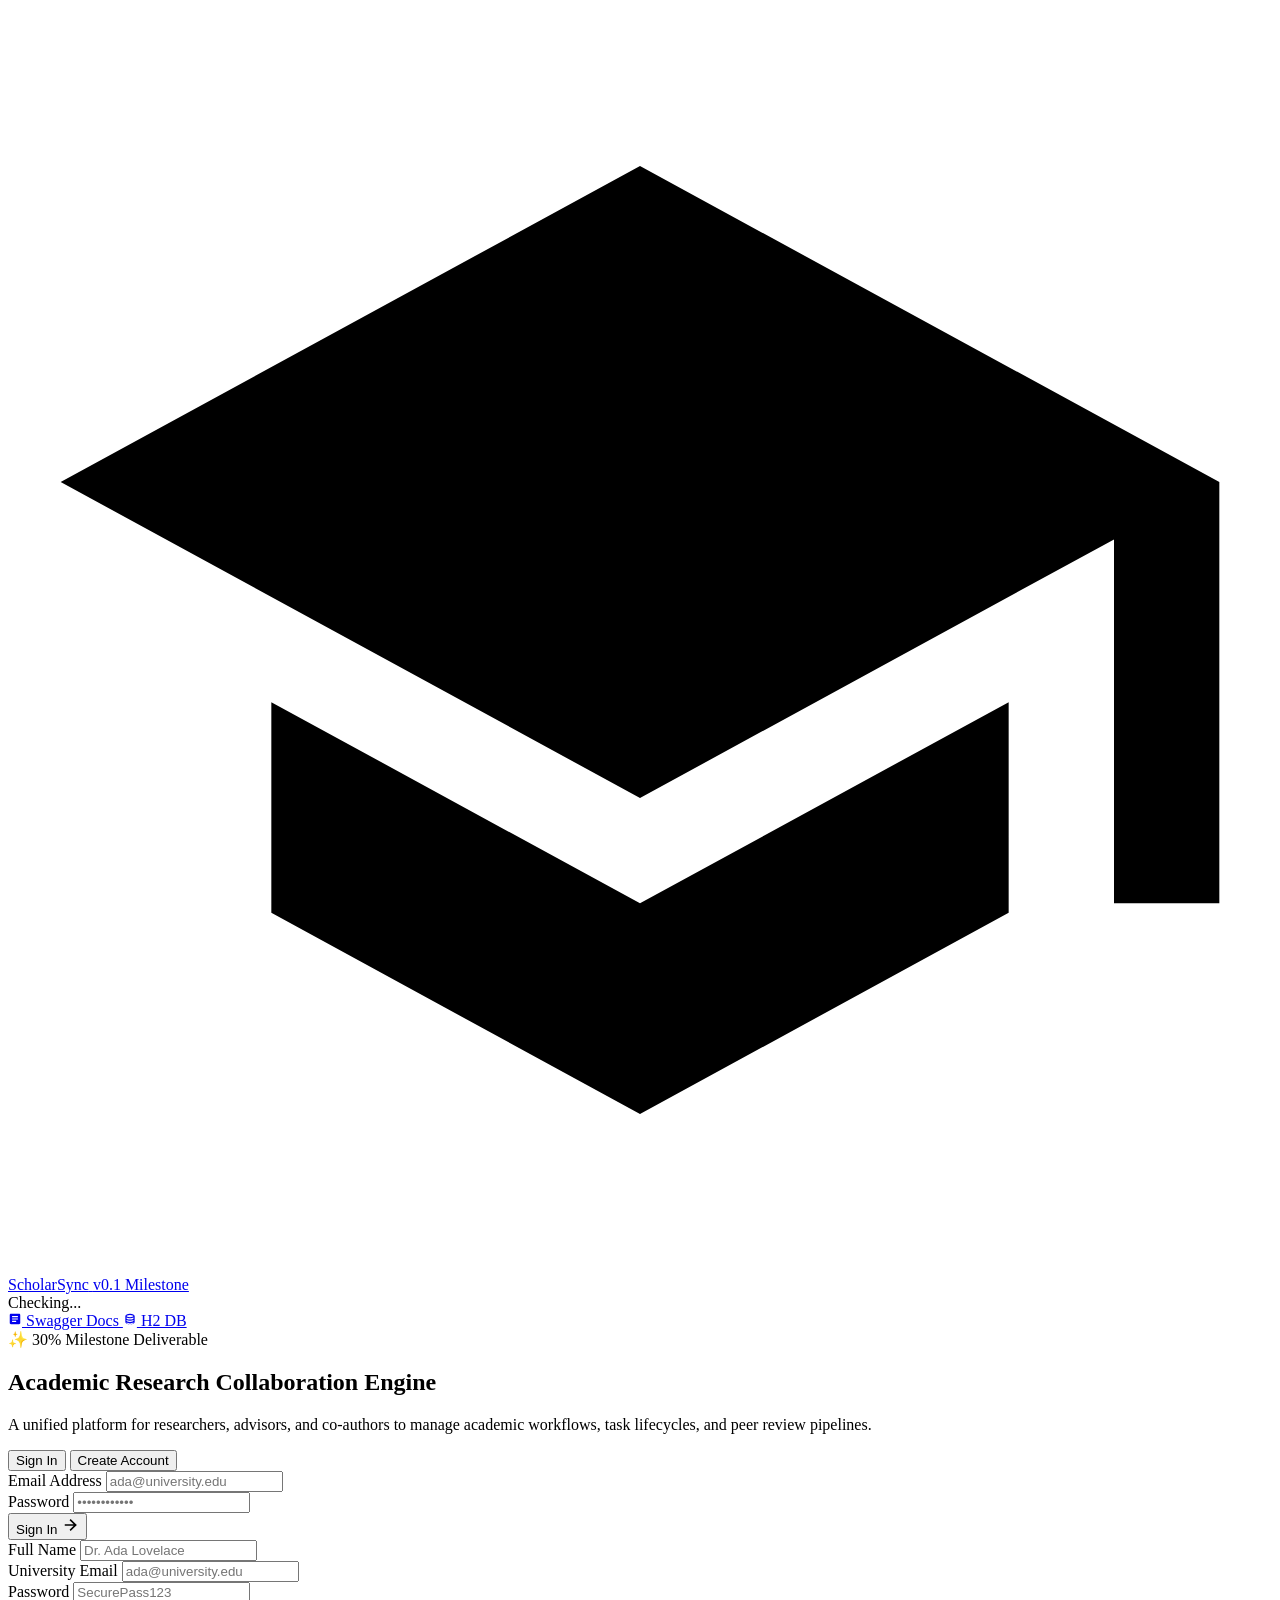
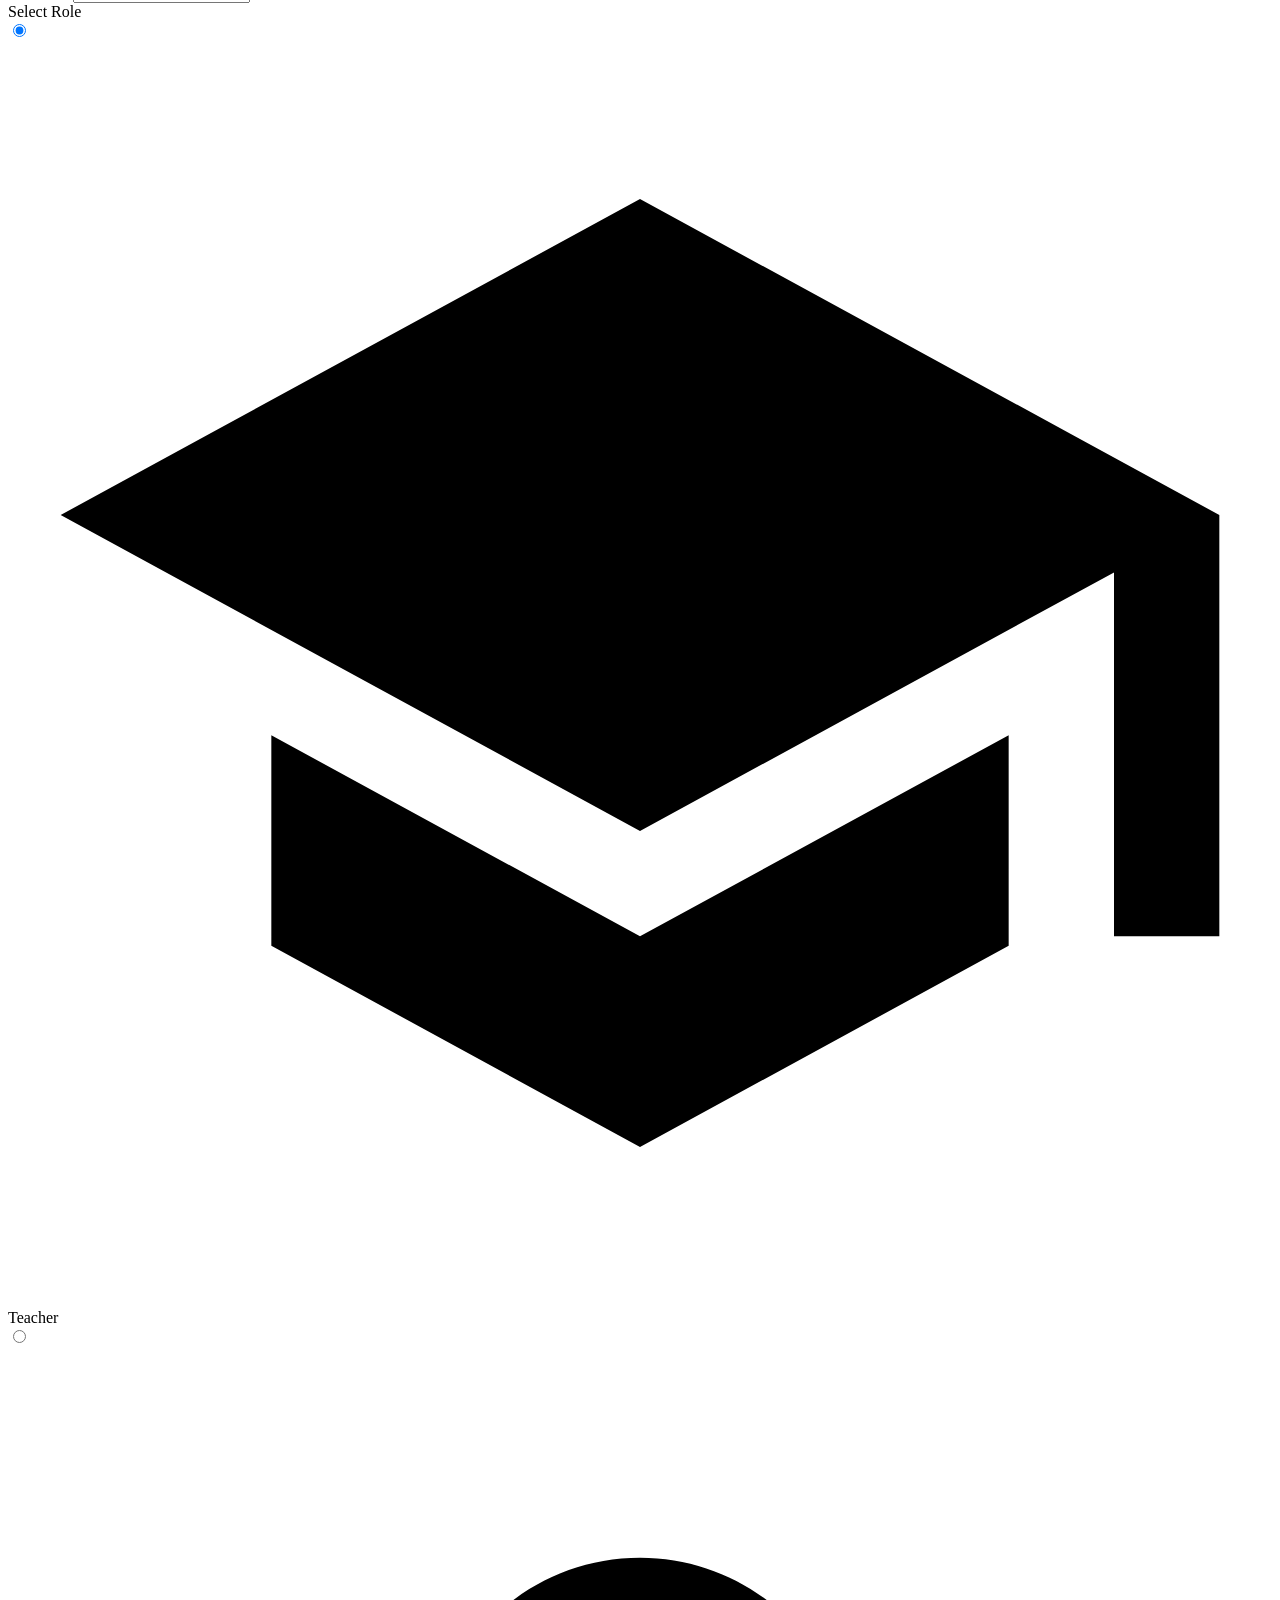
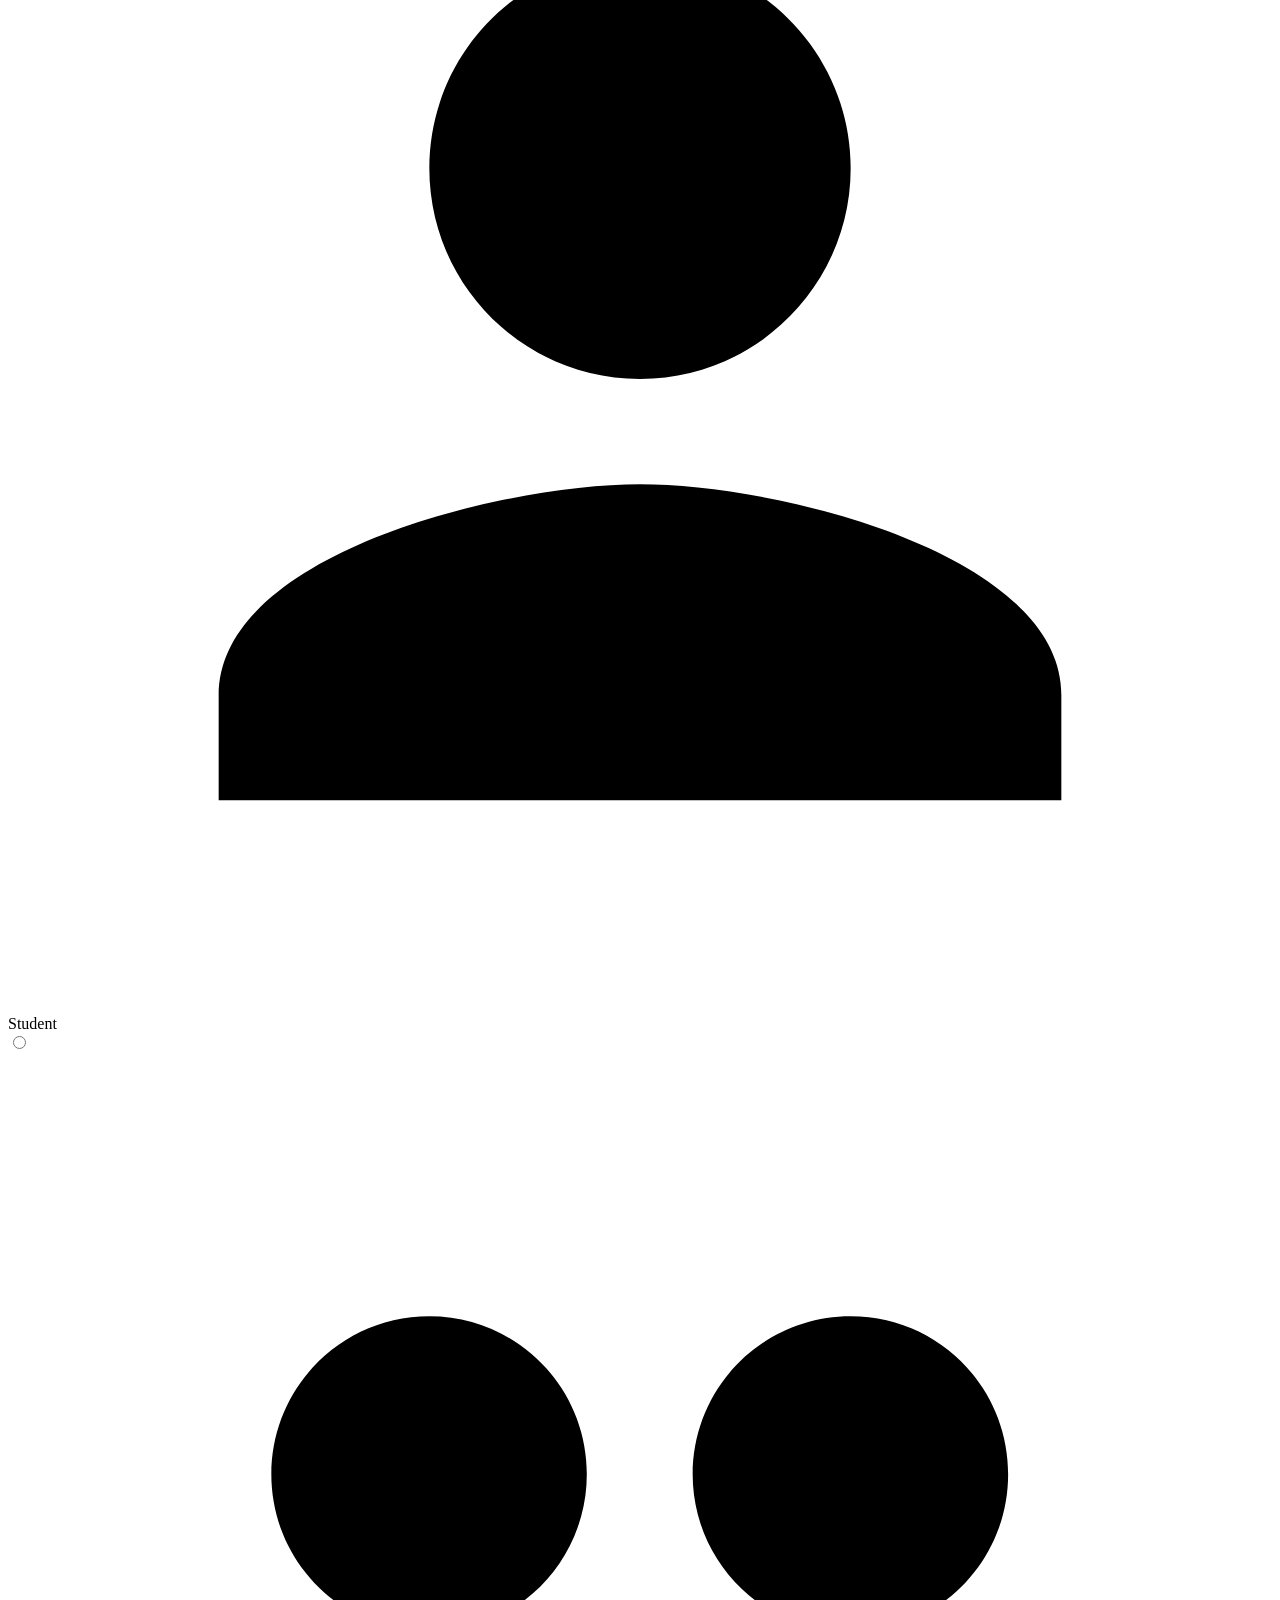
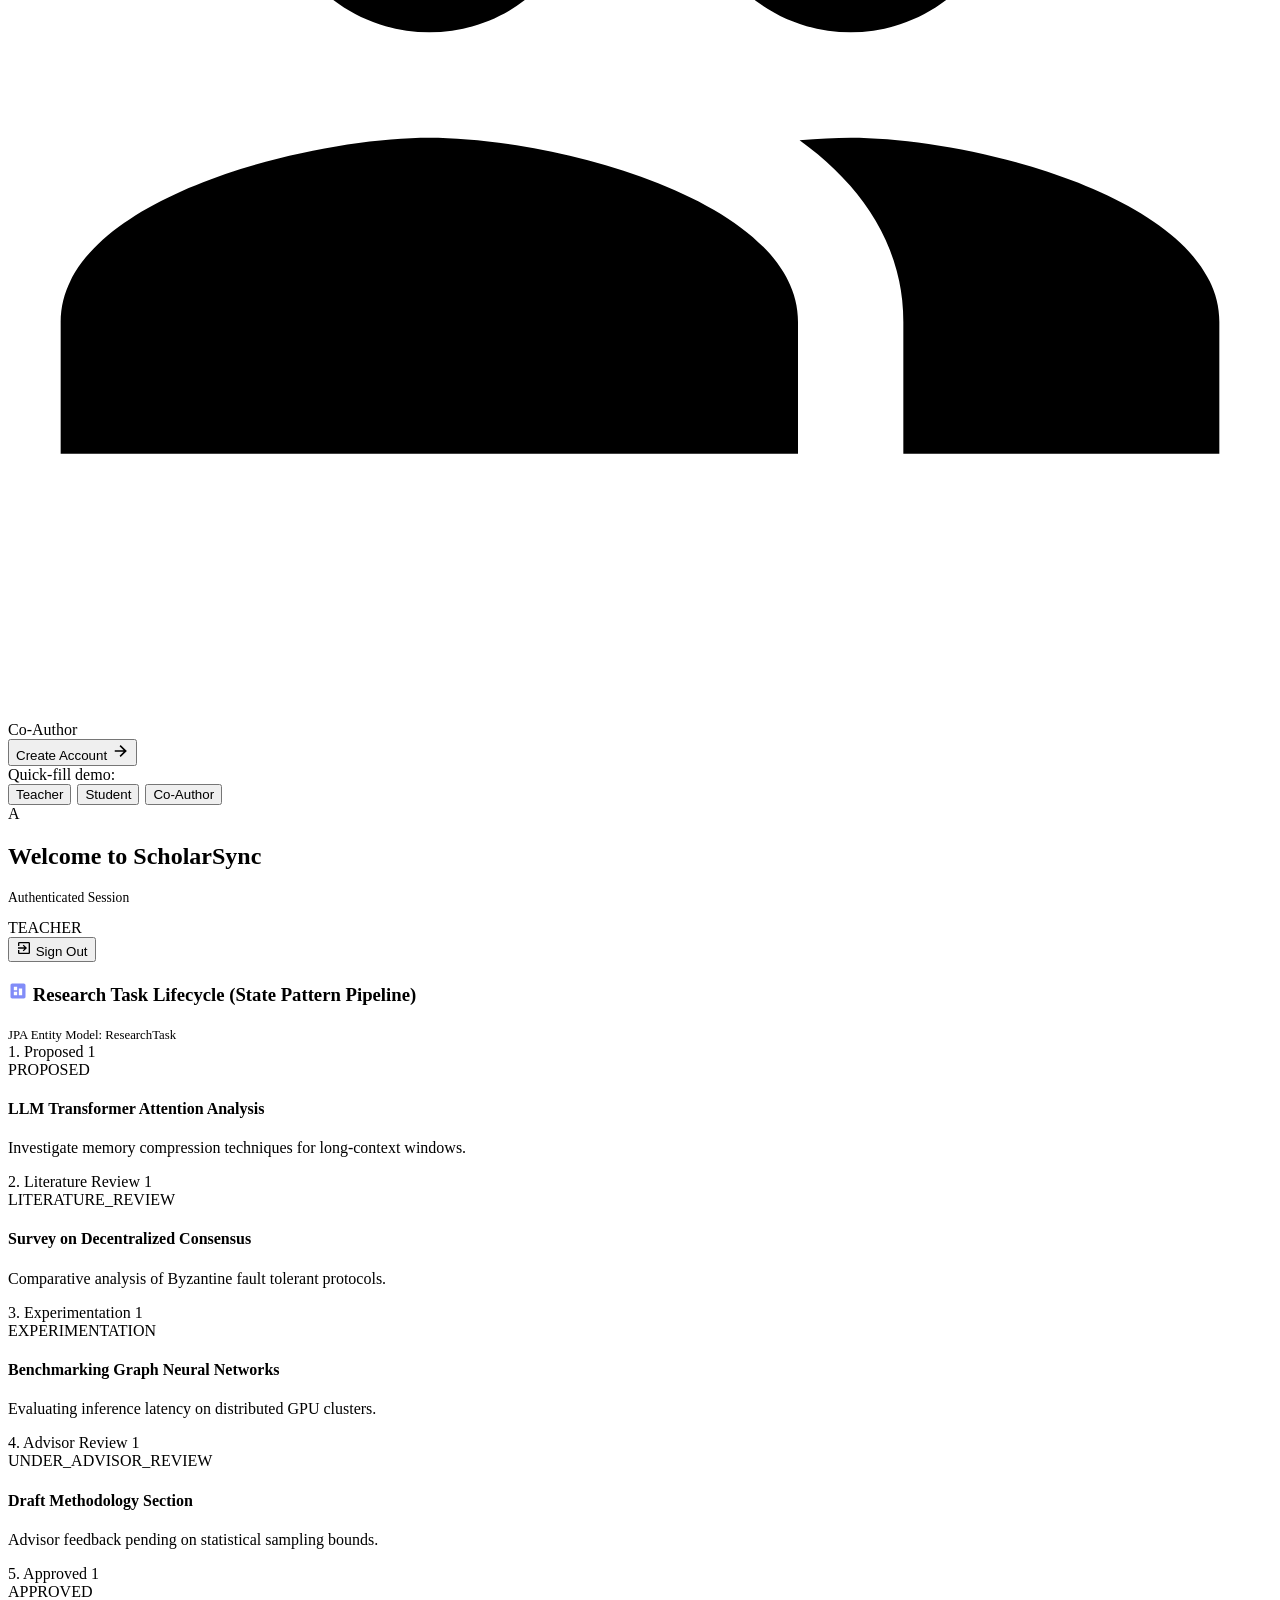
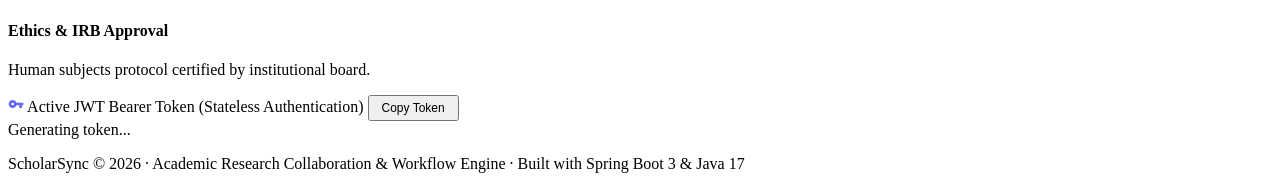
==== src/main/resources/static/index.html @ 95eda8be "changes made and ui added" ====
<!DOCTYPE html>
<html lang="en">
<head>
  <meta charset="UTF-8">
  <meta name="viewport" content="width=device-width, initial-scale=1.0">
  <title>ScholarSync — Academic Research Collaboration & Workflow Engine</title>
  <meta name="description" content="Real-Time Academic Research Collaboration & Workflow Engine. Milestone dashboard with JWT authentication and Kanban workflow preview.">
  <link rel="stylesheet" href="/css/styles.css">
  <link rel="icon" href="data:image/svg+xml,<svg xmlns='http://www.w3.org/2000/svg' viewBox='0 0 24 24' fill='%236366f1'><path d='M12 3L1 9l11 6 9-4.91V17h2V9M5 13.18v4L12 21l7-3.82v-4L12 17l-7-3.82z'/></svg>">
</head>
<body>
  <div class="bg-grid"></div>

  <!-- Header / Navigation -->
  <header>
    <div class="container nav-bar">
      <a href="/" class="brand" id="brand-link">
        <div class="brand-icon">
          <svg viewBox="0 0 24 24">
            <path d="M12 3L1 9l11 6 9-4.91V17h2V9M5 13.18v4L12 21l7-3.82v-4L12 17l-7-3.82z"/>
          </svg>
        </div>
        <div>
          <span class="brand-name">ScholarSync</span>
          <span class="brand-tag">v0.1 Milestone</span>
        </div>
      </a>

      <div class="nav-links">
        <div id="server-health-badge" class="status-badge">
          <span class="status-dot"></span>
          <span id="server-health-text">Checking...</span>
        </div>

        <a href="/swagger-ui.html" target="_blank" class="nav-link-btn" id="nav-swagger-btn" title="Open Swagger API documentation">
          <svg width="14" height="14" viewBox="0 0 24 24" fill="currentColor">
            <path d="M19 3H5c-1.1 0-2 .9-2 2v14c0 1.1.9 2 2 2h14c1.1 0 2-.9 2-2V5c0-1.1-.9-2-2-2zm-5 14H7v-2h7v2zm3-4H7v-2h10v2zm0-4H7V7h10v2z"/>
          </svg>
          Swagger Docs
        </a>

        <a href="/h2-console" target="_blank" class="nav-link-btn" id="nav-h2-btn" title="Open in-memory H2 database console">
          <svg width="14" height="14" viewBox="0 0 24 24" fill="currentColor">
            <path d="M12 3C7.58 3 4 4.79 4 7v10c0 2.21 3.58 4 8 4s8-1.79 8-4V7c0-2.21-3.58-4-8-4zm0 2c3.87 0 6 1.5 6 2s-2.13 2-6 2-6-1.5-6-2 2.13-2 6-2zM6 9.4c1.47.85 3.65 1.35 6 1.35s4.53-.5 6-1.35V11c0 .5-2.13 2-6 2s-6-1.5-6-2V9.4zm0 4.4c1.47.85 3.65 1.35 6 1.35s4.53-.5 6-1.35V15c0 .5-2.13 2-6 2s-6-1.5-6-2v-1.2zm0 4.4c1.47.85 3.65 1.35 6 1.35s4.53-.5 6-1.35V19c0 .5-2.13 2-6 2s-6-1.5-6-2v-1.2z"/>
          </svg>
          H2 DB
        </a>
      </div>
    </div>
  </header>

  <!-- Main Body -->
  <main>
    <div class="container">
      
      <!-- Hero -->
      <section class="hero">
        <div class="hero-pill">
          <span>✨ 30% Milestone Deliverable</span>
        </div>
        <h1>Academic Research <span class="gradient-text">Collaboration Engine</span></h1>
        <p>A unified platform for researchers, advisors, and co-authors to manage academic workflows, task lifecycles, and peer review pipelines.</p>
      </section>

      <!-- AUTHENTICATION VIEW -->
      <section id="auth-section" class="auth-wrapper">
        <div class="glass-card">
          <!-- Tabs -->
          <div class="tab-header">
            <button class="tab-btn active" data-tab="login" id="tab-login-btn">Sign In</button>
            <button class="tab-btn" data-tab="register" id="tab-register-btn">Create Account</button>
          </div>

          <!-- Login Form -->
          <form id="login-form">
            <div class="form-group">
              <label for="login-email">Email Address</label>
              <input type="email" id="login-email" placeholder="ada@university.edu" required autocomplete="username">
            </div>
            <div class="form-group">
              <label for="login-password">Password</label>
              <input type="password" id="login-password" placeholder="••••••••••••" required autocomplete="current-password">
            </div>
            <button type="submit" class="btn-primary" id="login-submit-btn">
              <span>Sign In</span>
              <svg width="18" height="18" viewBox="0 0 24 24" fill="currentColor">
                <path d="M5 13h11.86l-5.43 5.43 1.42 1.42L21.14 12l-8.29-7.85-1.42 1.42L16.86 11H5v2z"/>
              </svg>
            </button>
          </form>

          <!-- Register Form -->
          <form id="register-form" class="hidden">
            <div class="form-group">
              <label for="reg-fullname">Full Name</label>
              <input type="text" id="reg-fullname" placeholder="Dr. Ada Lovelace" required autocomplete="name">
            </div>
            <div class="form-group">
              <label for="reg-email">University Email</label>
              <input type="email" id="reg-email" placeholder="ada@university.edu" required autocomplete="email">
            </div>
            <div class="form-group">
              <label for="reg-password">Password</label>
              <input type="password" id="reg-password" placeholder="SecurePass123" required autocomplete="new-password">
            </div>

            <div class="form-group">
              <label>Select Role</label>
              <div class="role-grid">
                <label class="role-option">
                  <input type="radio" name="reg-role" value="TEACHER" checked>
                  <div class="role-card">
                    <svg viewBox="0 0 24 24"><path d="M12 3L1 9l11 6 9-4.91V17h2V9M5 13.18v4L12 21l7-3.82v-4L12 17l-7-3.82z"/></svg>
                    <span class="role-title">Teacher</span>
                  </div>
                </label>

                <label class="role-option">
                  <input type="radio" name="reg-role" value="STUDENT">
                  <div class="role-card">
                    <svg viewBox="0 0 24 24"><path d="M12 12c2.21 0 4-1.79 4-4s-1.79-4-4-4-4 1.79-4 4 1.79 4 4 4zm0 2c-2.67 0-8 1.34-8 4v2h16v-2c0-2.66-5.33-4-8-4z"/></svg>
                    <span class="role-title">Student</span>
                  </div>
                </label>

                <label class="role-option">
                  <input type="radio" name="reg-role" value="CO_AUTHOR">
                  <div class="role-card">
                    <svg viewBox="0 0 24 24"><path d="M16 11c1.66 0 2.99-1.34 2.99-3S17.66 5 16 5c-1.66 0-3 1.34-3 3s1.34 3 3 3zm-8 0c1.66 0 2.99-1.34 2.99-3S9.66 5 8 5C6.34 5 5 6.34 5 8s1.34 3 3 3zm0 2c-2.33 0-7 1.17-7 3.5V19h14v-2.5c0-2.33-4.67-3.5-7-3.5zm8 0c-.29 0-.62.02-.97.05 1.16.84 1.97 1.97 1.97 3.45V19h6v-2.5c0-2.33-4.67-3.5-7-3.5z"/></svg>
                    <span class="role-title">Co-Author</span>
                  </div>
                </label>
              </div>
            </div>

            <button type="submit" class="btn-primary" id="register-submit-btn">
              <span>Create Account</span>
              <svg width="18" height="18" viewBox="0 0 24 24" fill="currentColor">
                <path d="M5 13h11.86l-5.43 5.43 1.42 1.42L21.14 12l-8.29-7.85-1.42 1.42L16.86 11H5v2z"/>
              </svg>
            </button>
          </form>

          <!-- Quick Test Accounts Helper -->
          <div class="demo-fill-box">
            <span>Quick-fill demo:</span>
            <div style="display: flex; gap: 6px;">
              <button type="button" class="btn-demo-chip" data-role="TEACHER">Teacher</button>
              <button type="button" class="btn-demo-chip" data-role="STUDENT">Student</button>
              <button type="button" class="btn-demo-chip" data-role="CO_AUTHOR">Co-Author</button>
            </div>
          </div>
        </div>
      </section>

      <!-- AUTHENTICATED DASHBOARD VIEW -->
      <section id="dashboard-section" class="dashboard-view hidden">
        
        <!-- User Welcome Banner -->
        <div class="glass-card user-banner">
          <div class="user-profile">
            <div class="user-avatar" id="user-avatar">A</div>
            <div class="user-meta">
              <h2 id="user-greeting">Welcome to ScholarSync</h2>
              <p id="user-subtext" style="color: var(--text-muted); font-size: 0.85rem;">Authenticated Session</p>
              <span id="user-role-badge" class="user-role-badge role-teacher">TEACHER</span>
            </div>
          </div>
          <div>
            <button id="logout-btn" class="btn-secondary">
              <svg width="16" height="16" viewBox="0 0 24 24" fill="currentColor">
                <path d="M10.09 15.59L11.5 17l5-5-5-5-1.41 1.41L12.67 11H3v2h9.67l-2.58 2.59zM19 3H5c-1.11 0-2 .9-2 2v4h2V5h14v14H5v-4H3v4c0 1.1.89 2 2 2h14c1.1 0 2-.9 2-2V5c0-1.1-.89-2-2-2z"/>
              </svg>
              Sign Out
            </button>
          </div>
        </div>

        <!-- Research Workflow Kanban Pipeline -->
        <div class="workflow-section">
          <div class="section-header">
            <h3 class="section-title">
              <svg width="20" height="20" viewBox="0 0 24 24" fill="#818CF8">
                <path d="M19 3H5c-1.1 0-2 .9-2 2v14c0 1.1.9 2 2 2h14c1.1 0 2-.9 2-2V5c0-1.1-.9-2-2-2zm-8 14H7v-4h4v4zm0-6H7V7h4v4zm6 6h-4v-8h4v8z"/>
              </svg>
              Research Task Lifecycle (State Pattern Pipeline)
            </h3>
            <span style="font-size: 0.8rem; color: var(--text-muted);">JPA Entity Model: ResearchTask</span>
          </div>

          <div class="pipeline-grid">
            <!-- Col 1: Proposed -->
            <div class="pipeline-col">
              <div class="col-header">
                <span class="col-name">1. Proposed</span>
                <span class="col-count">1</span>
              </div>
              <div class="task-card">
                <span class="task-tag tag-active">PROPOSED</span>
                <h4 class="task-title">LLM Transformer Attention Analysis</h4>
                <p class="task-desc">Investigate memory compression techniques for long-context windows.</p>
              </div>
            </div>

            <!-- Col 2: Lit Review -->
            <div class="pipeline-col">
              <div class="col-header">
                <span class="col-name">2. Literature Review</span>
                <span class="col-count">1</span>
              </div>
              <div class="task-card">
                <span class="task-tag tag-review">LITERATURE_REVIEW</span>
                <h4 class="task-title">Survey on Decentralized Consensus</h4>
                <p class="task-desc">Comparative analysis of Byzantine fault tolerant protocols.</p>
              </div>
            </div>

            <!-- Col 3: Experimentation -->
            <div class="pipeline-col">
              <div class="col-header">
                <span class="col-name">3. Experimentation</span>
                <span class="col-count">1</span>
              </div>
              <div class="task-card">
                <span class="task-tag tag-active">EXPERIMENTATION</span>
                <h4 class="task-title">Benchmarking Graph Neural Networks</h4>
                <p class="task-desc">Evaluating inference latency on distributed GPU clusters.</p>
              </div>
            </div>

            <!-- Col 4: Advisor Review -->
            <div class="pipeline-col">
              <div class="col-header">
                <span class="col-name">4. Advisor Review</span>
                <span class="col-count">1</span>
              </div>
              <div class="task-card">
                <span class="task-tag tag-review">UNDER_ADVISOR_REVIEW</span>
                <h4 class="task-title">Draft Methodology Section</h4>
                <p class="task-desc">Advisor feedback pending on statistical sampling bounds.</p>
              </div>
            </div>

            <!-- Col 5: Approved -->
            <div class="pipeline-col">
              <div class="col-header">
                <span class="col-name">5. Approved</span>
                <span class="col-count">1</span>
              </div>
              <div class="task-card">
                <span class="task-tag tag-done">APPROVED</span>
                <h4 class="task-title">Ethics & IRB Approval</h4>
                <p class="task-desc">Human subjects protocol certified by institutional board.</p>
              </div>
            </div>
          </div>
        </div>

        <!-- JWT Inspector Card -->
        <div class="token-box">
          <div class="token-header">
            <span class="token-title">
              <svg width="16" height="16" viewBox="0 0 24 24" fill="#6366F1">
                <path d="M12.65 10C11.83 7.67 9.61 6 7 6c-3.31 0-6 2.69-6 6s2.69 6 6 6c2.61 0 4.83-1.67 5.65-4H17v4h4v-4h2v-4H12.65zM7 14c-1.1 0-2-.9-2-2s.9-2 2-2 2 .9 2 2-.9 2-2 2z"/>
              </svg>
              Active JWT Bearer Token (Stateless Authentication)
            </span>
            <button id="copy-token-btn" class="btn-secondary" style="padding: 4px 12px; font-size: 0.75rem;">
              Copy Token
            </button>
          </div>
          <div id="token-display" class="token-display">Generating token...</div>
        </div>

      </section>

    </div>
  </main>

  <!-- Footer -->
  <footer>
    <div class="container">
      <p>ScholarSync &copy; 2026 · Academic Research Collaboration & Workflow Engine · Built with Spring Boot 3 & Java 17</p>
    </div>
  </footer>

  <!-- Toast Notification Container -->
  <div id="toast-container"></div>

  <script src="/js/app.js"></script>
</body>
</html>
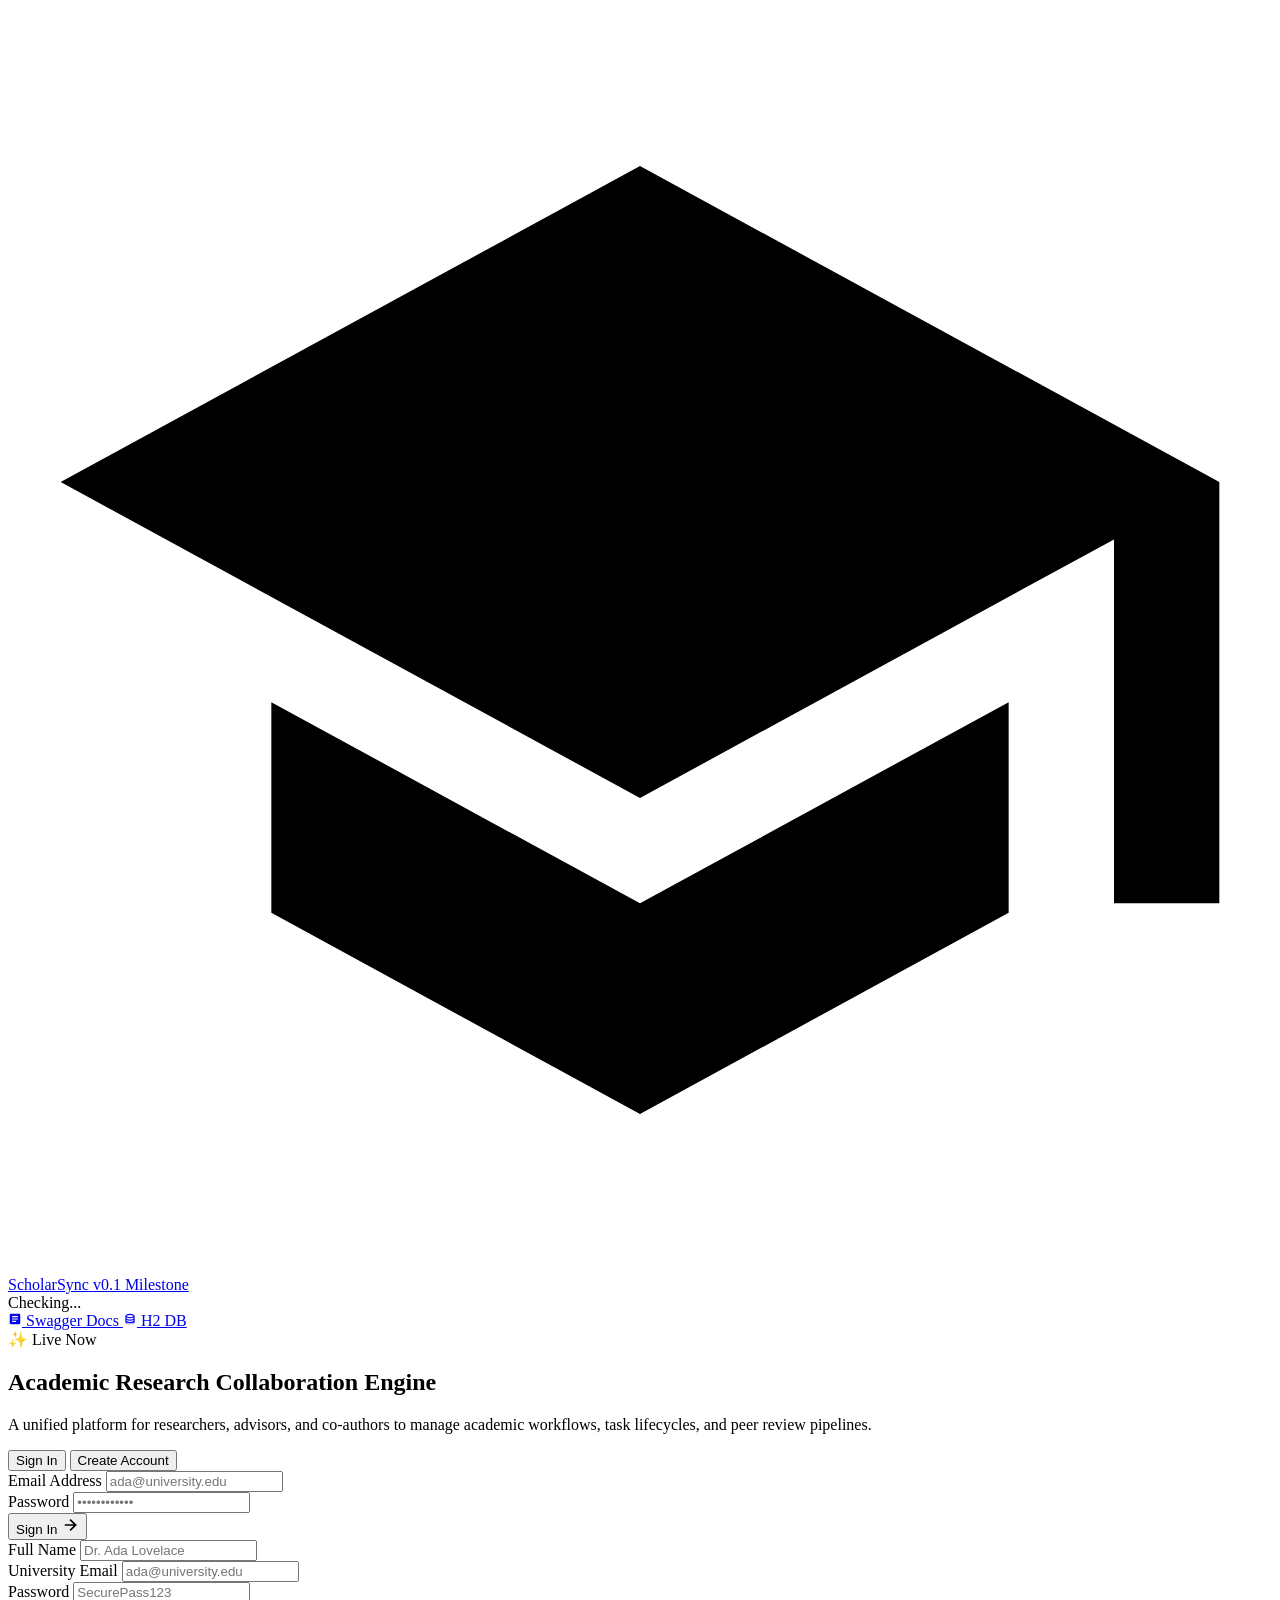
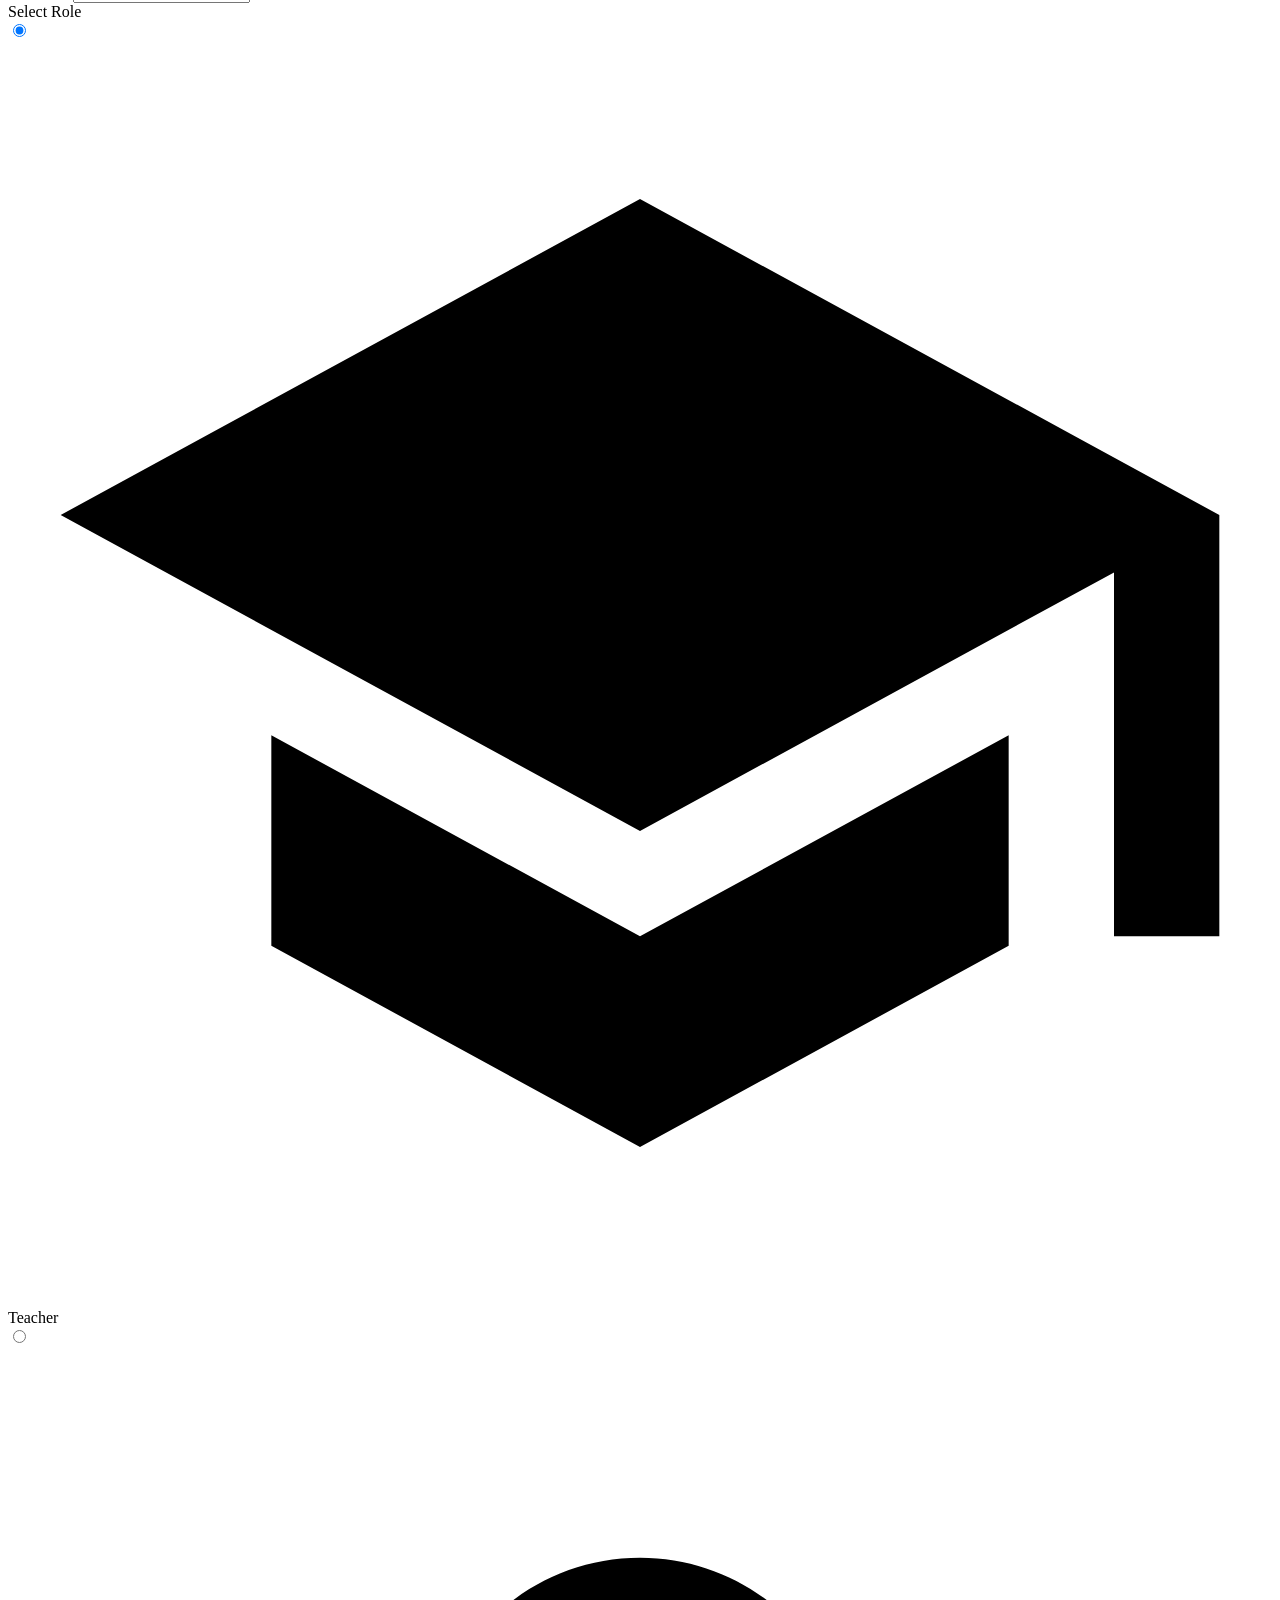
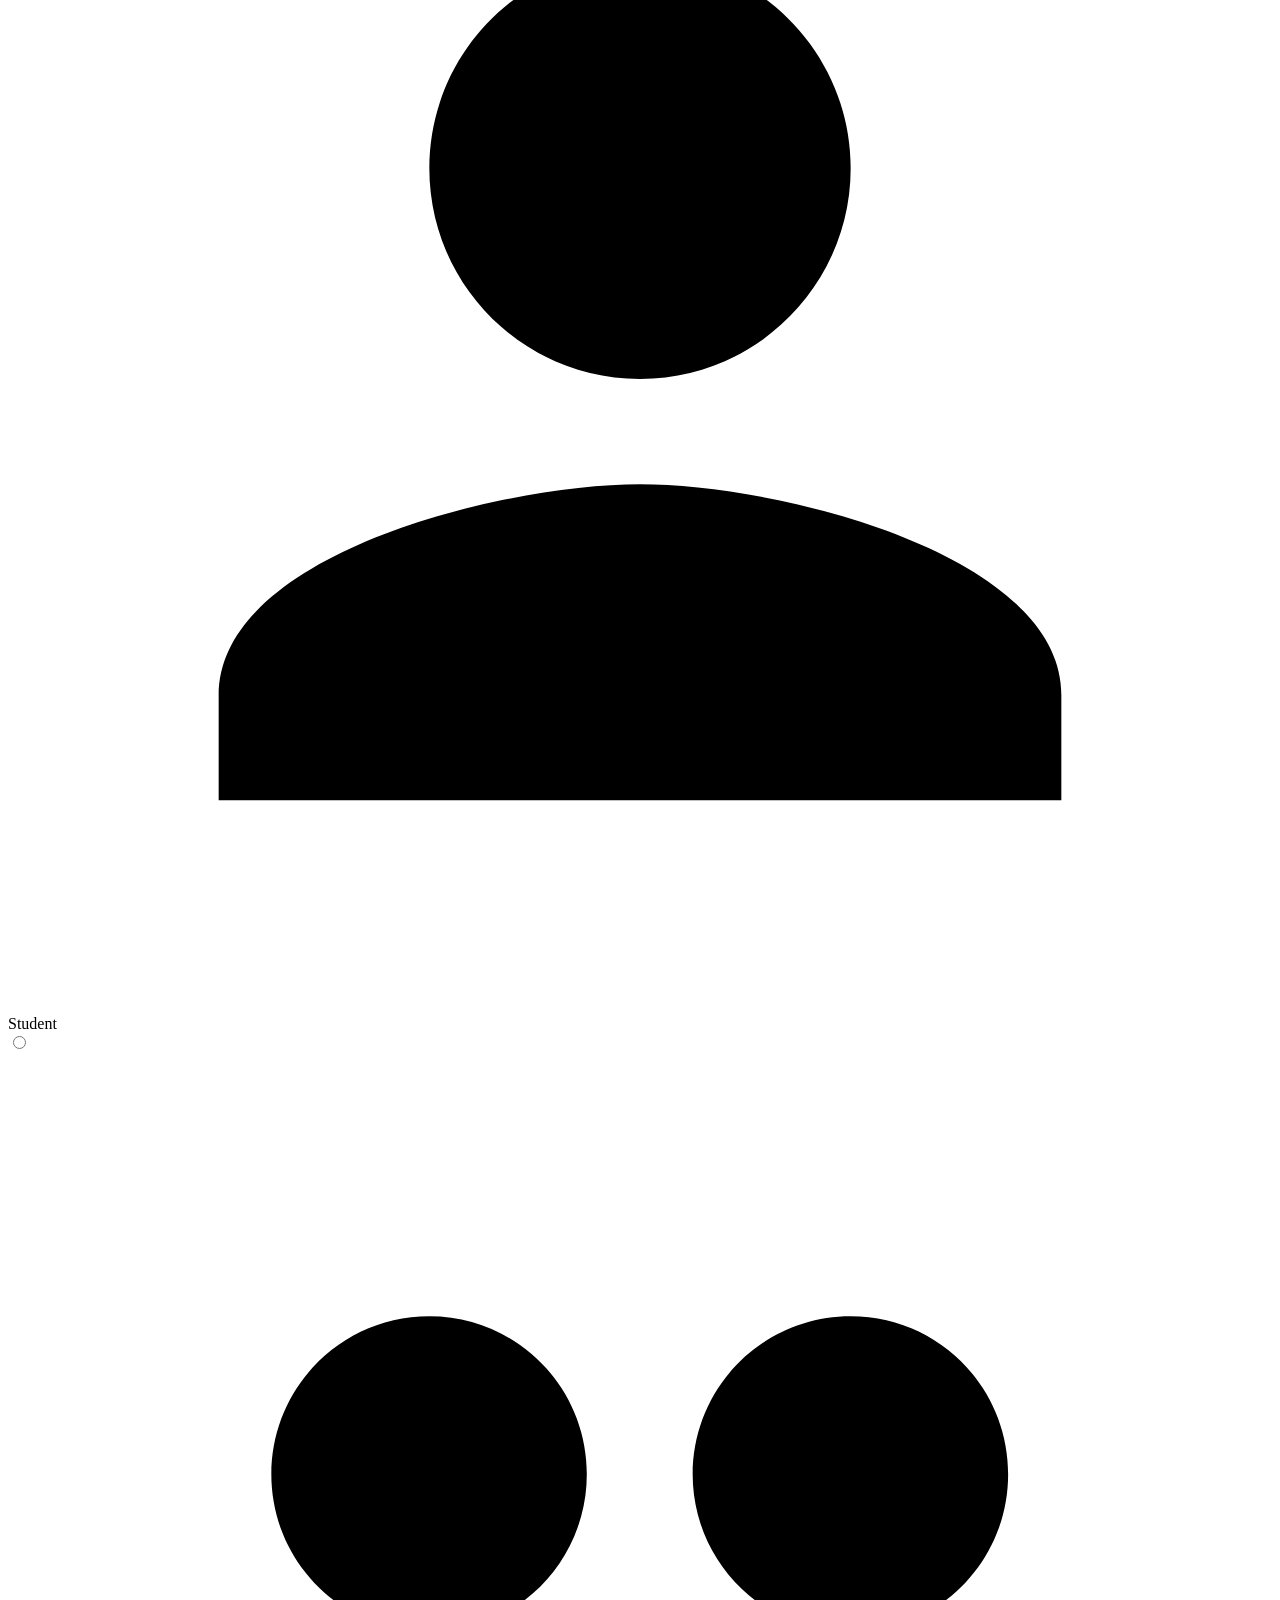
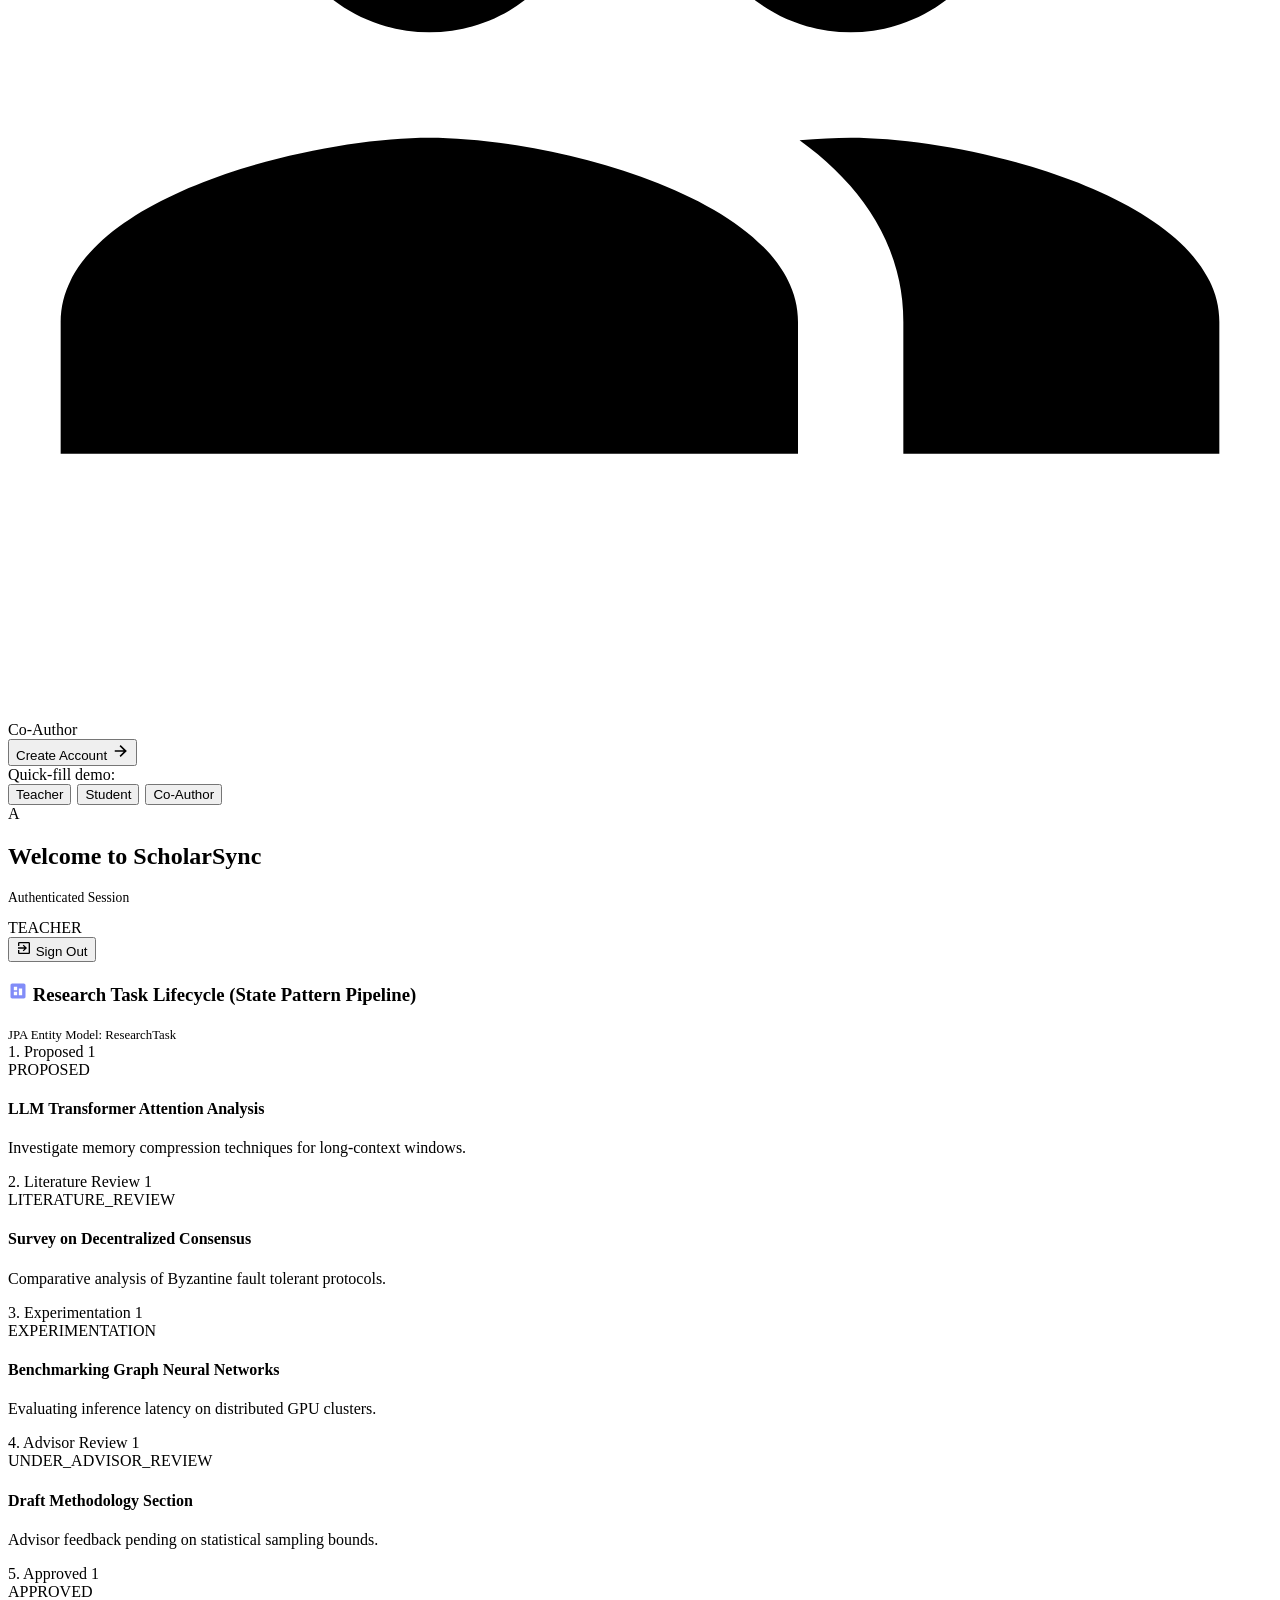
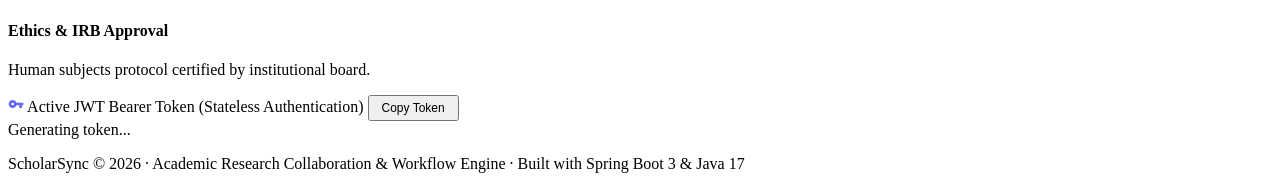
==== commit eec7d2c1: "minor ui changes" ====
--- a/src/main/resources/static/index.html
+++ b/src/main/resources/static/index.html
@@ -1,13 +1,17 @@
 <!DOCTYPE html>
 <html lang="en">
+
 <head>
   <meta charset="UTF-8">
   <meta name="viewport" content="width=device-width, initial-scale=1.0">
   <title>ScholarSync — Academic Research Collaboration & Workflow Engine</title>
-  <meta name="description" content="Real-Time Academic Research Collaboration & Workflow Engine. Milestone dashboard with JWT authentication and Kanban workflow preview.">
+  <meta name="description"
+    content="Real-Time Academic Research Collaboration & Workflow Engine. Milestone dashboard with JWT authentication and Kanban workflow preview.">
   <link rel="stylesheet" href="/css/styles.css">
-  <link rel="icon" href="data:image/svg+xml,<svg xmlns='http://www.w3.org/2000/svg' viewBox='0 0 24 24' fill='%236366f1'><path d='M12 3L1 9l11 6 9-4.91V17h2V9M5 13.18v4L12 21l7-3.82v-4L12 17l-7-3.82z'/></svg>">
+  <link rel="icon"
+    href="data:image/svg+xml,<svg xmlns='http://www.w3.org/2000/svg' viewBox='0 0 24 24' fill='%236366f1'><path d='M12 3L1 9l11 6 9-4.91V17h2V9M5 13.18v4L12 21l7-3.82v-4L12 17l-7-3.82z'/></svg>">
 </head>
+
 <body>
   <div class="bg-grid"></div>
 
@@ -17,7 +21,7 @@
       <a href="/" class="brand" id="brand-link">
         <div class="brand-icon">
           <svg viewBox="0 0 24 24">
-            <path d="M12 3L1 9l11 6 9-4.91V17h2V9M5 13.18v4L12 21l7-3.82v-4L12 17l-7-3.82z"/>
+            <path d="M12 3L1 9l11 6 9-4.91V17h2V9M5 13.18v4L12 21l7-3.82v-4L12 17l-7-3.82z" />
           </svg>
         </div>
         <div>
@@ -32,16 +36,20 @@
           <span id="server-health-text">Checking...</span>
         </div>
 
-        <a href="/swagger-ui.html" target="_blank" class="nav-link-btn" id="nav-swagger-btn" title="Open Swagger API documentation">
+        <a href="/swagger-ui.html" target="_blank" class="nav-link-btn" id="nav-swagger-btn"
+          title="Open Swagger API documentation">
           <svg width="14" height="14" viewBox="0 0 24 24" fill="currentColor">
-            <path d="M19 3H5c-1.1 0-2 .9-2 2v14c0 1.1.9 2 2 2h14c1.1 0 2-.9 2-2V5c0-1.1-.9-2-2-2zm-5 14H7v-2h7v2zm3-4H7v-2h10v2zm0-4H7V7h10v2z"/>
+            <path
+              d="M19 3H5c-1.1 0-2 .9-2 2v14c0 1.1.9 2 2 2h14c1.1 0 2-.9 2-2V5c0-1.1-.9-2-2-2zm-5 14H7v-2h7v2zm3-4H7v-2h10v2zm0-4H7V7h10v2z" />
           </svg>
           Swagger Docs
         </a>
 
-        <a href="/h2-console" target="_blank" class="nav-link-btn" id="nav-h2-btn" title="Open in-memory H2 database console">
+        <a href="/h2-console" target="_blank" class="nav-link-btn" id="nav-h2-btn"
+          title="Open in-memory H2 database console">
           <svg width="14" height="14" viewBox="0 0 24 24" fill="currentColor">
-            <path d="M12 3C7.58 3 4 4.79 4 7v10c0 2.21 3.58 4 8 4s8-1.79 8-4V7c0-2.21-3.58-4-8-4zm0 2c3.87 0 6 1.5 6 2s-2.13 2-6 2-6-1.5-6-2 2.13-2 6-2zM6 9.4c1.47.85 3.65 1.35 6 1.35s4.53-.5 6-1.35V11c0 .5-2.13 2-6 2s-6-1.5-6-2V9.4zm0 4.4c1.47.85 3.65 1.35 6 1.35s4.53-.5 6-1.35V15c0 .5-2.13 2-6 2s-6-1.5-6-2v-1.2zm0 4.4c1.47.85 3.65 1.35 6 1.35s4.53-.5 6-1.35V19c0 .5-2.13 2-6 2s-6-1.5-6-2v-1.2z"/>
+            <path
+              d="M12 3C7.58 3 4 4.79 4 7v10c0 2.21 3.58 4 8 4s8-1.79 8-4V7c0-2.21-3.58-4-8-4zm0 2c3.87 0 6 1.5 6 2s-2.13 2-6 2-6-1.5-6-2 2.13-2 6-2zM6 9.4c1.47.85 3.65 1.35 6 1.35s4.53-.5 6-1.35V11c0 .5-2.13 2-6 2s-6-1.5-6-2V9.4zm0 4.4c1.47.85 3.65 1.35 6 1.35s4.53-.5 6-1.35V15c0 .5-2.13 2-6 2s-6-1.5-6-2v-1.2zm0 4.4c1.47.85 3.65 1.35 6 1.35s4.53-.5 6-1.35V19c0 .5-2.13 2-6 2s-6-1.5-6-2v-1.2z" />
           </svg>
           H2 DB
         </a>
@@ -52,14 +60,15 @@
   <!-- Main Body -->
   <main>
     <div class="container">
-      
+
       <!-- Hero -->
       <section class="hero">
         <div class="hero-pill">
-          <span>✨ 30% Milestone Deliverable</span>
+          <span>✨ Live Now</span>
         </div>
         <h1>Academic Research <span class="gradient-text">Collaboration Engine</span></h1>
-        <p>A unified platform for researchers, advisors, and co-authors to manage academic workflows, task lifecycles, and peer review pipelines.</p>
+        <p>A unified platform for researchers, advisors, and co-authors to manage academic workflows, task lifecycles,
+          and peer review pipelines.</p>
       </section>
 
       <!-- AUTHENTICATION VIEW -->
@@ -79,12 +88,13 @@
             </div>
             <div class="form-group">
               <label for="login-password">Password</label>
-              <input type="password" id="login-password" placeholder="••••••••••••" required autocomplete="current-password">
+              <input type="password" id="login-password" placeholder="••••••••••••" required
+                autocomplete="current-password">
             </div>
             <button type="submit" class="btn-primary" id="login-submit-btn">
               <span>Sign In</span>
               <svg width="18" height="18" viewBox="0 0 24 24" fill="currentColor">
-                <path d="M5 13h11.86l-5.43 5.43 1.42 1.42L21.14 12l-8.29-7.85-1.42 1.42L16.86 11H5v2z"/>
+                <path d="M5 13h11.86l-5.43 5.43 1.42 1.42L21.14 12l-8.29-7.85-1.42 1.42L16.86 11H5v2z" />
               </svg>
             </button>
           </form>
@@ -110,7 +120,9 @@
                 <label class="role-option">
                   <input type="radio" name="reg-role" value="TEACHER" checked>
                   <div class="role-card">
-                    <svg viewBox="0 0 24 24"><path d="M12 3L1 9l11 6 9-4.91V17h2V9M5 13.18v4L12 21l7-3.82v-4L12 17l-7-3.82z"/></svg>
+                    <svg viewBox="0 0 24 24">
+                      <path d="M12 3L1 9l11 6 9-4.91V17h2V9M5 13.18v4L12 21l7-3.82v-4L12 17l-7-3.82z" />
+                    </svg>
                     <span class="role-title">Teacher</span>
                   </div>
                 </label>
@@ -118,7 +130,10 @@
                 <label class="role-option">
                   <input type="radio" name="reg-role" value="STUDENT">
                   <div class="role-card">
-                    <svg viewBox="0 0 24 24"><path d="M12 12c2.21 0 4-1.79 4-4s-1.79-4-4-4-4 1.79-4 4 1.79 4 4 4zm0 2c-2.67 0-8 1.34-8 4v2h16v-2c0-2.66-5.33-4-8-4z"/></svg>
+                    <svg viewBox="0 0 24 24">
+                      <path
+                        d="M12 12c2.21 0 4-1.79 4-4s-1.79-4-4-4-4 1.79-4 4 1.79 4 4 4zm0 2c-2.67 0-8 1.34-8 4v2h16v-2c0-2.66-5.33-4-8-4z" />
+                    </svg>
                     <span class="role-title">Student</span>
                   </div>
                 </label>
@@ -126,7 +141,10 @@
                 <label class="role-option">
                   <input type="radio" name="reg-role" value="CO_AUTHOR">
                   <div class="role-card">
-                    <svg viewBox="0 0 24 24"><path d="M16 11c1.66 0 2.99-1.34 2.99-3S17.66 5 16 5c-1.66 0-3 1.34-3 3s1.34 3 3 3zm-8 0c1.66 0 2.99-1.34 2.99-3S9.66 5 8 5C6.34 5 5 6.34 5 8s1.34 3 3 3zm0 2c-2.33 0-7 1.17-7 3.5V19h14v-2.5c0-2.33-4.67-3.5-7-3.5zm8 0c-.29 0-.62.02-.97.05 1.16.84 1.97 1.97 1.97 3.45V19h6v-2.5c0-2.33-4.67-3.5-7-3.5z"/></svg>
+                    <svg viewBox="0 0 24 24">
+                      <path
+                        d="M16 11c1.66 0 2.99-1.34 2.99-3S17.66 5 16 5c-1.66 0-3 1.34-3 3s1.34 3 3 3zm-8 0c1.66 0 2.99-1.34 2.99-3S9.66 5 8 5C6.34 5 5 6.34 5 8s1.34 3 3 3zm0 2c-2.33 0-7 1.17-7 3.5V19h14v-2.5c0-2.33-4.67-3.5-7-3.5zm8 0c-.29 0-.62.02-.97.05 1.16.84 1.97 1.97 1.97 3.45V19h6v-2.5c0-2.33-4.67-3.5-7-3.5z" />
+                    </svg>
                     <span class="role-title">Co-Author</span>
                   </div>
                 </label>
@@ -136,7 +154,7 @@
             <button type="submit" class="btn-primary" id="register-submit-btn">
               <span>Create Account</span>
               <svg width="18" height="18" viewBox="0 0 24 24" fill="currentColor">
-                <path d="M5 13h11.86l-5.43 5.43 1.42 1.42L21.14 12l-8.29-7.85-1.42 1.42L16.86 11H5v2z"/>
+                <path d="M5 13h11.86l-5.43 5.43 1.42 1.42L21.14 12l-8.29-7.85-1.42 1.42L16.86 11H5v2z" />
               </svg>
             </button>
           </form>
@@ -155,7 +173,7 @@
 
       <!-- AUTHENTICATED DASHBOARD VIEW -->
       <section id="dashboard-section" class="dashboard-view hidden">
-        
+
         <!-- User Welcome Banner -->
         <div class="glass-card user-banner">
           <div class="user-profile">
@@ -169,7 +187,8 @@
           <div>
             <button id="logout-btn" class="btn-secondary">
               <svg width="16" height="16" viewBox="0 0 24 24" fill="currentColor">
-                <path d="M10.09 15.59L11.5 17l5-5-5-5-1.41 1.41L12.67 11H3v2h9.67l-2.58 2.59zM19 3H5c-1.11 0-2 .9-2 2v4h2V5h14v14H5v-4H3v4c0 1.1.89 2 2 2h14c1.1 0 2-.9 2-2V5c0-1.1-.89-2-2-2z"/>
+                <path
+                  d="M10.09 15.59L11.5 17l5-5-5-5-1.41 1.41L12.67 11H3v2h9.67l-2.58 2.59zM19 3H5c-1.11 0-2 .9-2 2v4h2V5h14v14H5v-4H3v4c0 1.1.89 2 2 2h14c1.1 0 2-.9 2-2V5c0-1.1-.89-2-2-2z" />
               </svg>
               Sign Out
             </button>
@@ -181,7 +200,8 @@
           <div class="section-header">
             <h3 class="section-title">
               <svg width="20" height="20" viewBox="0 0 24 24" fill="#818CF8">
-                <path d="M19 3H5c-1.1 0-2 .9-2 2v14c0 1.1.9 2 2 2h14c1.1 0 2-.9 2-2V5c0-1.1-.9-2-2-2zm-8 14H7v-4h4v4zm0-6H7V7h4v4zm6 6h-4v-8h4v8z"/>
+                <path
+                  d="M19 3H5c-1.1 0-2 .9-2 2v14c0 1.1.9 2 2 2h14c1.1 0 2-.9 2-2V5c0-1.1-.9-2-2-2zm-8 14H7v-4h4v4zm0-6H7V7h4v4zm6 6h-4v-8h4v8z" />
               </svg>
               Research Task Lifecycle (State Pattern Pipeline)
             </h3>
@@ -261,7 +281,8 @@
           <div class="token-header">
             <span class="token-title">
               <svg width="16" height="16" viewBox="0 0 24 24" fill="#6366F1">
-                <path d="M12.65 10C11.83 7.67 9.61 6 7 6c-3.31 0-6 2.69-6 6s2.69 6 6 6c2.61 0 4.83-1.67 5.65-4H17v4h4v-4h2v-4H12.65zM7 14c-1.1 0-2-.9-2-2s.9-2 2-2 2 .9 2 2-.9 2-2 2z"/>
+                <path
+                  d="M12.65 10C11.83 7.67 9.61 6 7 6c-3.31 0-6 2.69-6 6s2.69 6 6 6c2.61 0 4.83-1.67 5.65-4H17v4h4v-4h2v-4H12.65zM7 14c-1.1 0-2-.9-2-2s.9-2 2-2 2 .9 2 2-.9 2-2 2z" />
               </svg>
               Active JWT Bearer Token (Stateless Authentication)
             </span>
@@ -280,7 +301,8 @@
   <!-- Footer -->
   <footer>
     <div class="container">
-      <p>ScholarSync &copy; 2026 · Academic Research Collaboration & Workflow Engine · Built with Spring Boot 3 & Java 17</p>
+      <p>ScholarSync &copy; 2026 · Academic Research Collaboration & Workflow Engine · Built with Spring Boot 3 & Java
+        17</p>
     </div>
   </footer>
 
@@ -289,4 +311,5 @@
 
   <script src="/js/app.js"></script>
 </body>
-</html>
+
+</html>
